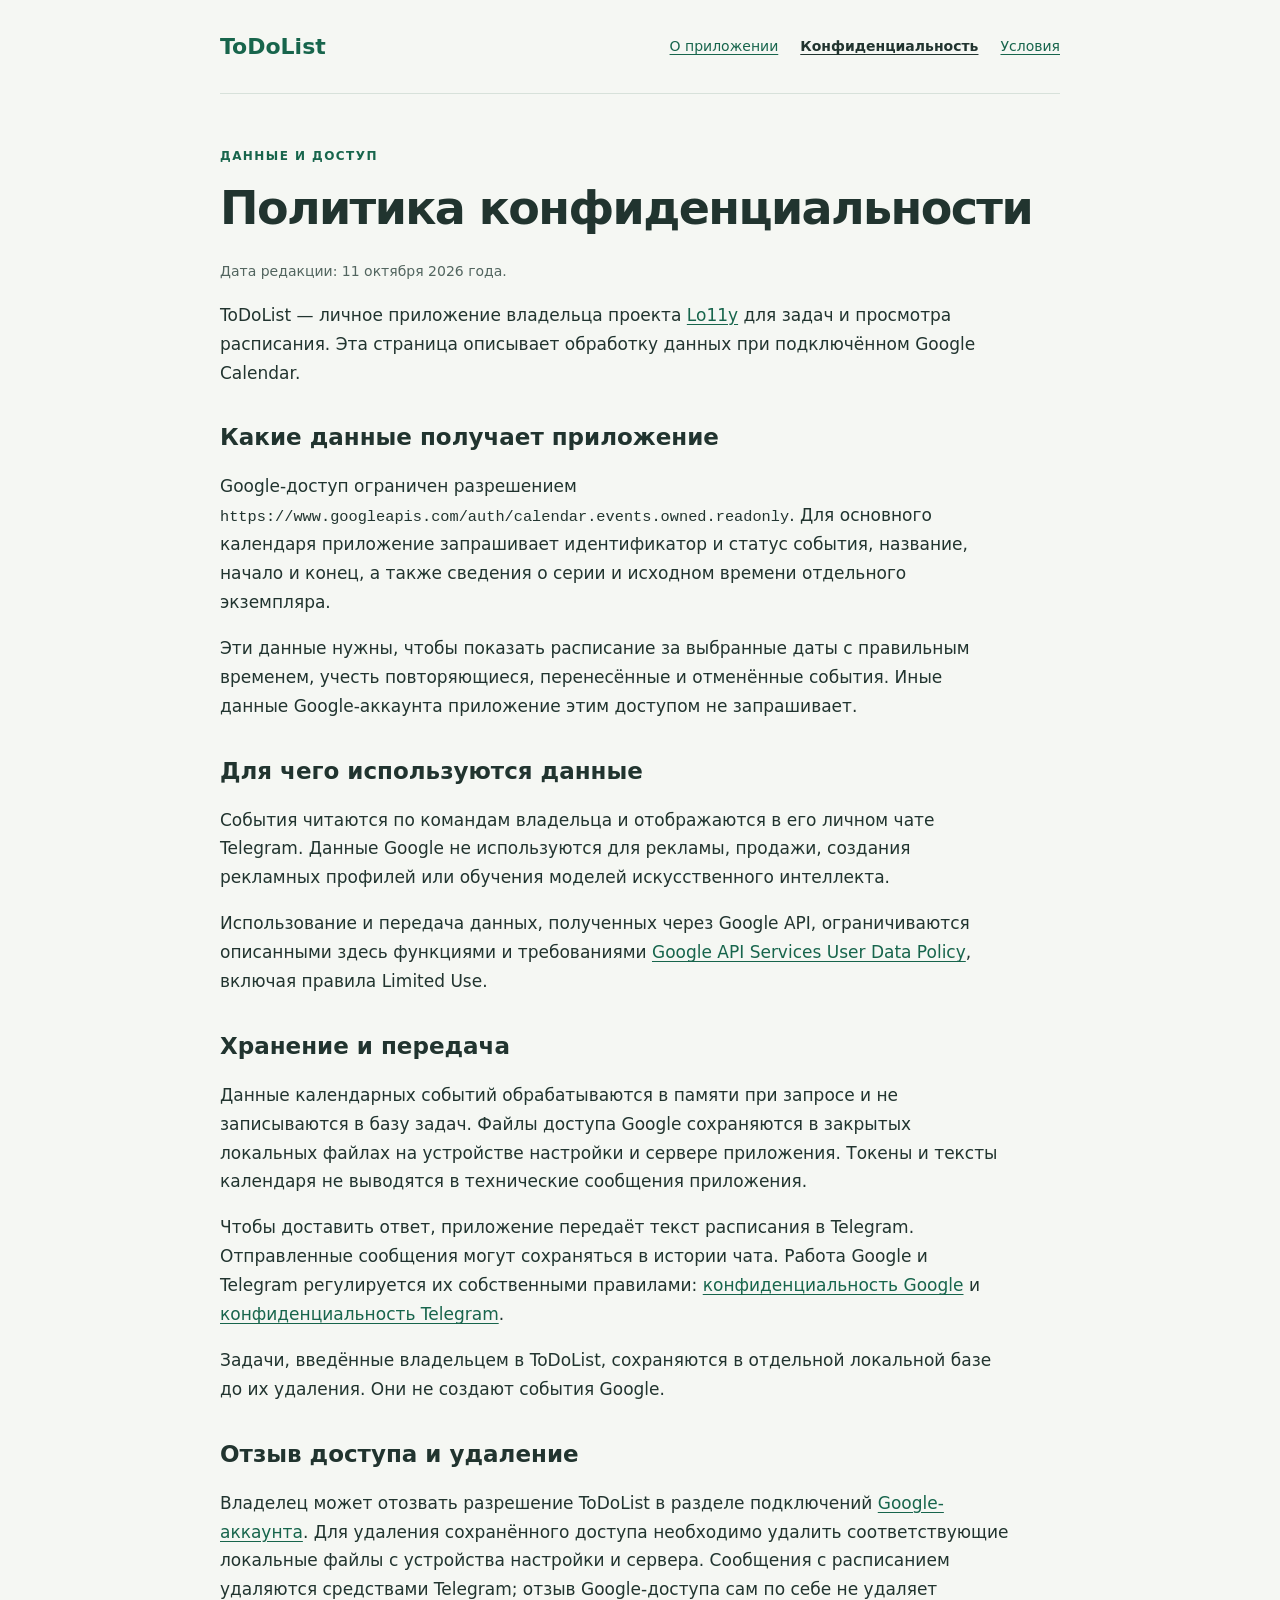
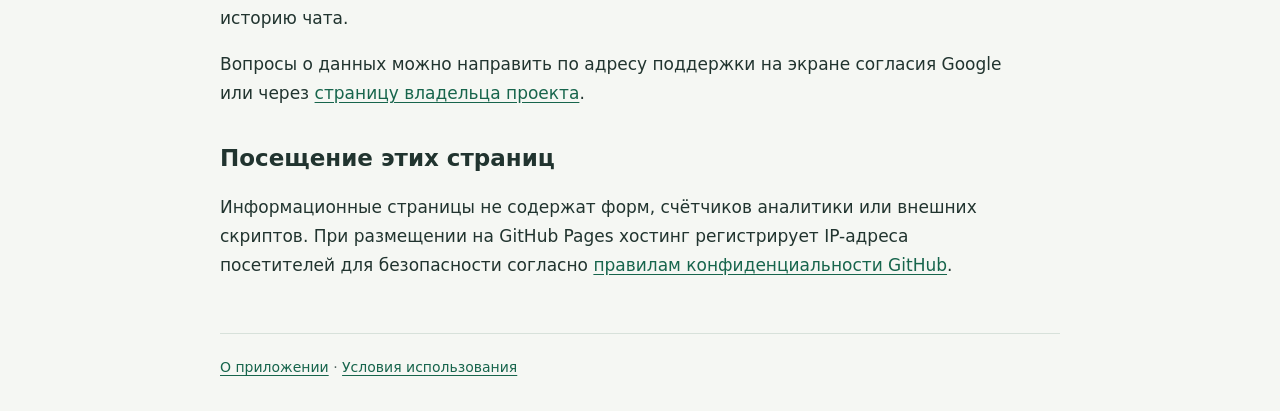
==== privacy.html @ 9a12ab8c "Publish ToDoList information and Google OAuth policy pages" ====
<!doctype html>
<html lang="ru">
<head>
  <meta charset="utf-8">
  <meta name="viewport" content="width=device-width, initial-scale=1">
  <title>Конфиденциальность — ToDoList</title>
  <link rel="stylesheet" href="style.css">
</head>
<body>
  <a class="skip" href="#main">К содержимому</a>
  <header><a class="brand" href="index.html">ToDoList</a><nav aria-label="Страницы"><a href="index.html">О приложении</a><a href="privacy.html" aria-current="page">Конфиденциальность</a><a href="terms.html">Условия</a></nav></header>
  <main id="main">
    <div class="eyebrow">Данные и доступ</div><h1>Политика конфиденциальности</h1><p class="date">Дата редакции: 11 октября 2026 года.</p>
    <p>ToDoList — личное приложение владельца проекта <a href="https://github.com/Lo11y">Lo11y</a> для задач и просмотра расписания. Эта страница описывает обработку данных при подключённом Google Calendar.</p>
    <h2>Какие данные получает приложение</h2><p>Google-доступ ограничен разрешением <code>https://www.googleapis.com/auth/calendar.events.owned.readonly</code>. Для основного календаря приложение запрашивает идентификатор и статус события, название, начало и конец, а также сведения о серии и исходном времени отдельного экземпляра.</p><p>Эти данные нужны, чтобы показать расписание за выбранные даты с правильным временем, учесть повторяющиеся, перенесённые и отменённые события. Иные данные Google-аккаунта приложение этим доступом не запрашивает.</p>
    <h2>Для чего используются данные</h2><p>События читаются по командам владельца и отображаются в его личном чате Telegram. Данные Google не используются для рекламы, продажи, создания рекламных профилей или обучения моделей искусственного интеллекта.</p><p>Использование и передача данных, полученных через Google API, ограничиваются описанными здесь функциями и требованиями <a href="https://developers.google.com/terms/api-services-user-data-policy">Google API Services User Data Policy</a>, включая правила Limited Use.</p>
    <h2>Хранение и передача</h2><p>Данные календарных событий обрабатываются в памяти при запросе и не записываются в базу задач. Файлы доступа Google сохраняются в закрытых локальных файлах на устройстве настройки и сервере приложения. Токены и тексты календаря не выводятся в технические сообщения приложения.</p><p>Чтобы доставить ответ, приложение передаёт текст расписания в Telegram. Отправленные сообщения могут сохраняться в истории чата. Работа Google и Telegram регулируется их собственными правилами: <a href="https://policies.google.com/privacy">конфиденциальность Google</a> и <a href="https://telegram.org/privacy">конфиденциальность Telegram</a>.</p><p>Задачи, введённые владельцем в ToDoList, сохраняются в отдельной локальной базе до их удаления. Они не создают события Google.</p>
    <h2>Отзыв доступа и удаление</h2><p>Владелец может отозвать разрешение ToDoList в разделе подключений <a href="https://myaccount.google.com/connections">Google-аккаунта</a>. Для удаления сохранённого доступа необходимо удалить соответствующие локальные файлы с устройства настройки и сервера. Сообщения с расписанием удаляются средствами Telegram; отзыв Google-доступа сам по себе не удаляет историю чата.</p><p>Вопросы о данных можно направить по адресу поддержки на экране согласия Google или через <a href="https://github.com/Lo11y">страницу владельца проекта</a>.</p>
    <h2>Посещение этих страниц</h2><p>Информационные страницы не содержат форм, счётчиков аналитики или внешних скриптов. При размещении на GitHub Pages хостинг регистрирует IP-адреса посетителей для безопасности согласно <a href="https://docs.github.com/en/site-policy/privacy-policies/github-general-privacy-statement">правилам конфиденциальности GitHub</a>.</p>
  </main>
  <footer><p><a href="index.html">О приложении</a> · <a href="terms.html">Условия использования</a></p></footer>
</body>
</html>
---- style.css ----
:root { color-scheme: light; --ink: #21342f; --muted: #52655f; --accent: #17654c; --line: #d7e1da; }
* { box-sizing: border-box; }
body { margin: 0; background: #f5f7f3; color: var(--ink); font: 17px/1.7 system-ui, sans-serif; }
a { color: var(--accent); text-underline-offset: .2em; }
a:hover { text-decoration-thickness: 2px; }
a:focus-visible { outline: 3px solid #9d6400; outline-offset: 5px; }
.skip { position: absolute; top: -100px; left: 16px; background: white; padding: 8px; }
.skip:focus { top: 8px; }
header, main, footer { width: min(840px, calc(100% - 40px)); margin-inline: auto; }
header { display: flex; align-items: center; justify-content: space-between; gap: 24px; padding-block: 28px; border-bottom: 1px solid var(--line); }
.brand { font-size: 22px; font-weight: 700; text-decoration: none; }
nav { display: flex; flex-wrap: wrap; gap: 12px 22px; font-size: 14px; }
nav [aria-current] { color: var(--ink); font-weight: 700; }
main { padding-block: 52px 36px; }
.eyebrow { color: var(--accent); letter-spacing: .12em; text-transform: uppercase; font-size: 12px; font-weight: 700; }
h1 { font-size: clamp(30px, 5vw, 46px); line-height: 1.2; letter-spacing: -.035em; margin: 14px 0 24px; }
h2 { font-size: 23px; line-height: 1.3; margin-top: 36px; }
p, li { max-width: 73ch; }
.intro { font-size: 21px; color: var(--muted); }
.note { padding: 18px 22px; border-left: 3px solid var(--accent); background: #eaf0e8; margin-block: 28px; }
.note p { margin: 0; }
code { font: .9em ui-monospace, monospace; overflow-wrap: anywhere; }
.date, footer { color: var(--muted); font-size: 14px; }
footer { border-top: 1px solid var(--line); padding-block: 22px 32px; }
footer p { margin: 0; }
@media (max-width: 620px) { header { flex-direction: column; align-items: flex-start; gap: 12px; } main { padding-top: 32px; } .intro { font-size: 19px; } }
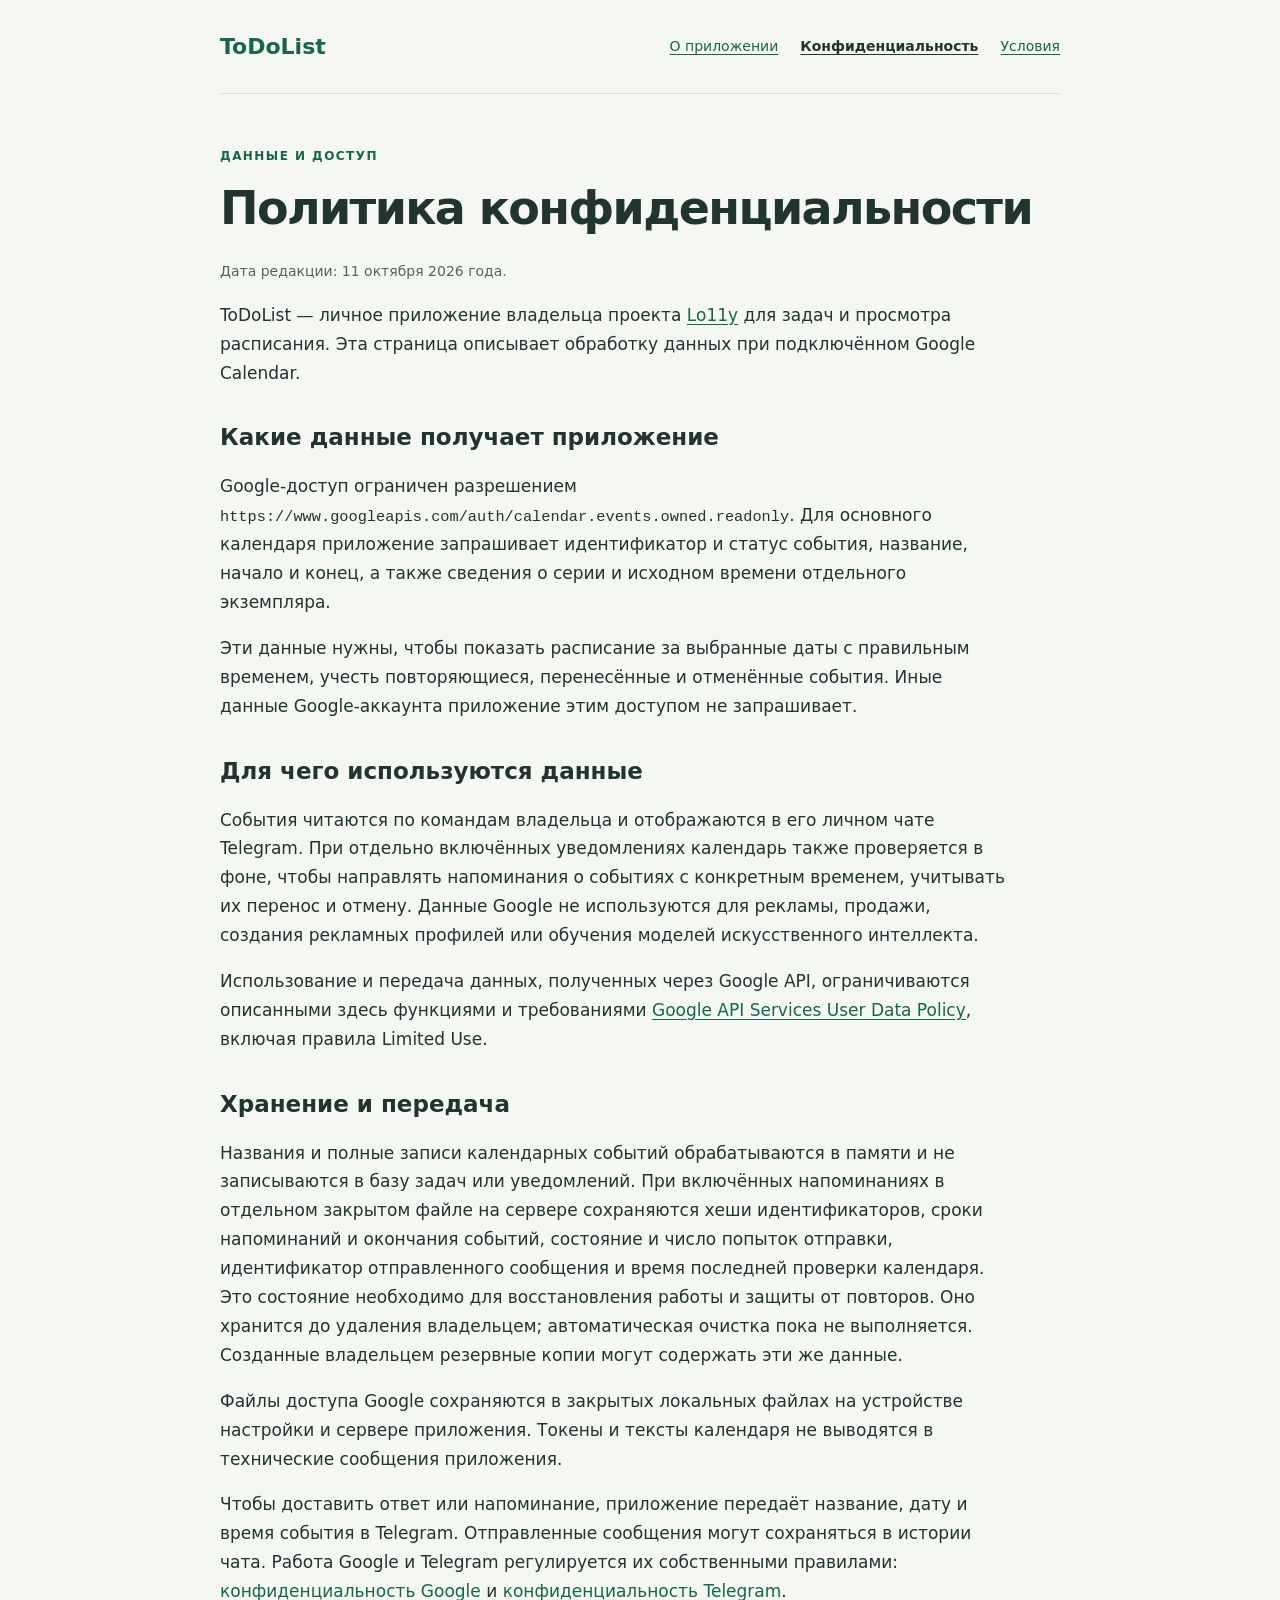
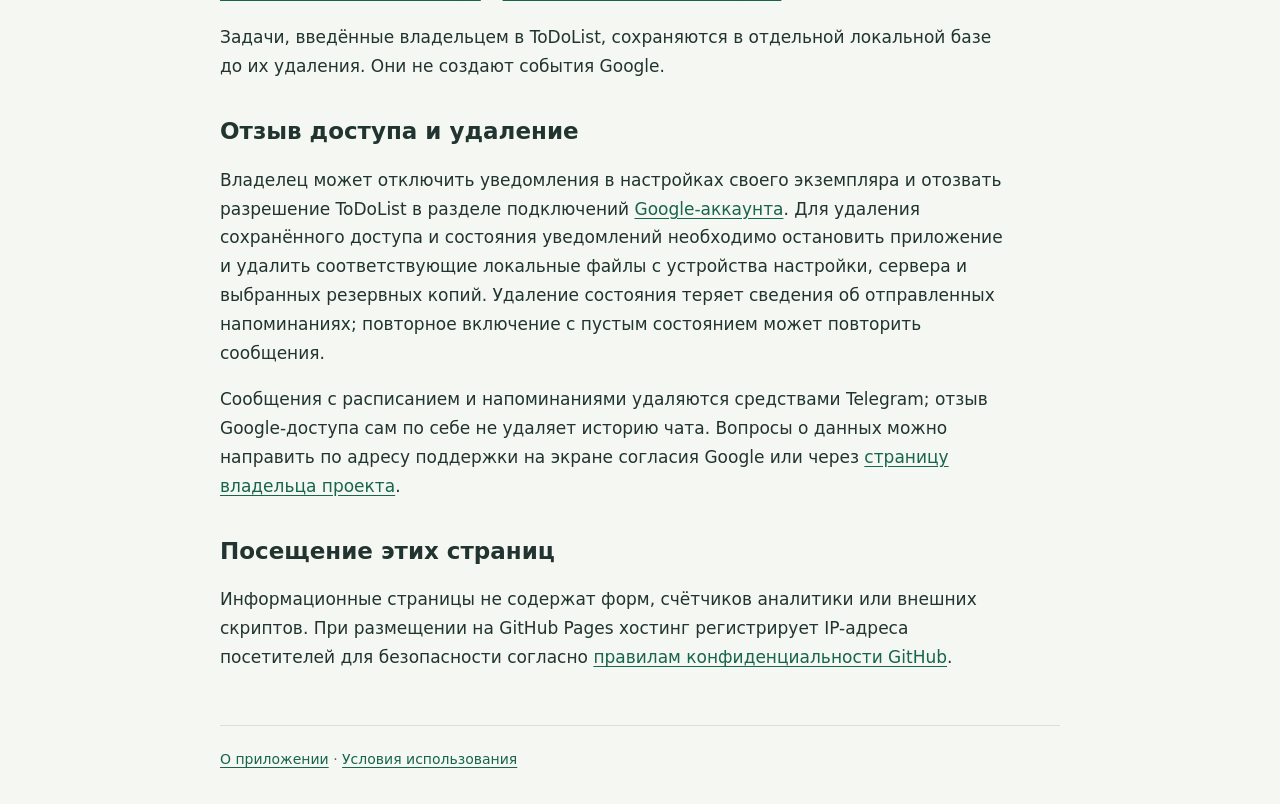
==== commit a11b7876: "Describe optional calendar reminders and delivery state" ====
--- a/privacy.html
+++ b/privacy.html
@@ -13,9 +13,9 @@
     <div class="eyebrow">Данные и доступ</div><h1>Политика конфиденциальности</h1><p class="date">Дата редакции: 11 октября 2026 года.</p>
     <p>ToDoList — личное приложение владельца проекта <a href="https://github.com/Lo11y">Lo11y</a> для задач и просмотра расписания. Эта страница описывает обработку данных при подключённом Google Calendar.</p>
     <h2>Какие данные получает приложение</h2><p>Google-доступ ограничен разрешением <code>https://www.googleapis.com/auth/calendar.events.owned.readonly</code>. Для основного календаря приложение запрашивает идентификатор и статус события, название, начало и конец, а также сведения о серии и исходном времени отдельного экземпляра.</p><p>Эти данные нужны, чтобы показать расписание за выбранные даты с правильным временем, учесть повторяющиеся, перенесённые и отменённые события. Иные данные Google-аккаунта приложение этим доступом не запрашивает.</p>
-    <h2>Для чего используются данные</h2><p>События читаются по командам владельца и отображаются в его личном чате Telegram. Данные Google не используются для рекламы, продажи, создания рекламных профилей или обучения моделей искусственного интеллекта.</p><p>Использование и передача данных, полученных через Google API, ограничиваются описанными здесь функциями и требованиями <a href="https://developers.google.com/terms/api-services-user-data-policy">Google API Services User Data Policy</a>, включая правила Limited Use.</p>
-    <h2>Хранение и передача</h2><p>Данные календарных событий обрабатываются в памяти при запросе и не записываются в базу задач. Файлы доступа Google сохраняются в закрытых локальных файлах на устройстве настройки и сервере приложения. Токены и тексты календаря не выводятся в технические сообщения приложения.</p><p>Чтобы доставить ответ, приложение передаёт текст расписания в Telegram. Отправленные сообщения могут сохраняться в истории чата. Работа Google и Telegram регулируется их собственными правилами: <a href="https://policies.google.com/privacy">конфиденциальность Google</a> и <a href="https://telegram.org/privacy">конфиденциальность Telegram</a>.</p><p>Задачи, введённые владельцем в ToDoList, сохраняются в отдельной локальной базе до их удаления. Они не создают события Google.</p>
-    <h2>Отзыв доступа и удаление</h2><p>Владелец может отозвать разрешение ToDoList в разделе подключений <a href="https://myaccount.google.com/connections">Google-аккаунта</a>. Для удаления сохранённого доступа необходимо удалить соответствующие локальные файлы с устройства настройки и сервера. Сообщения с расписанием удаляются средствами Telegram; отзыв Google-доступа сам по себе не удаляет историю чата.</p><p>Вопросы о данных можно направить по адресу поддержки на экране согласия Google или через <a href="https://github.com/Lo11y">страницу владельца проекта</a>.</p>
+    <h2>Для чего используются данные</h2><p>События читаются по командам владельца и отображаются в его личном чате Telegram. При отдельно включённых уведомлениях календарь также проверяется в фоне, чтобы направлять напоминания о событиях с конкретным временем, учитывать их перенос и отмену. Данные Google не используются для рекламы, продажи, создания рекламных профилей или обучения моделей искусственного интеллекта.</p><p>Использование и передача данных, полученных через Google API, ограничиваются описанными здесь функциями и требованиями <a href="https://developers.google.com/terms/api-services-user-data-policy">Google API Services User Data Policy</a>, включая правила Limited Use.</p>
+    <h2>Хранение и передача</h2><p>Названия и полные записи календарных событий обрабатываются в памяти и не записываются в базу задач или уведомлений. При включённых напоминаниях в отдельном закрытом файле на сервере сохраняются хеши идентификаторов, сроки напоминаний и окончания событий, состояние и число попыток отправки, идентификатор отправленного сообщения и время последней проверки календаря. Это состояние необходимо для восстановления работы и защиты от повторов. Оно хранится до удаления владельцем; автоматическая очистка пока не выполняется. Созданные владельцем резервные копии могут содержать эти же данные.</p><p>Файлы доступа Google сохраняются в закрытых локальных файлах на устройстве настройки и сервере приложения. Токены и тексты календаря не выводятся в технические сообщения приложения.</p><p>Чтобы доставить ответ или напоминание, приложение передаёт название, дату и время события в Telegram. Отправленные сообщения могут сохраняться в истории чата. Работа Google и Telegram регулируется их собственными правилами: <a href="https://policies.google.com/privacy">конфиденциальность Google</a> и <a href="https://telegram.org/privacy">конфиденциальность Telegram</a>.</p><p>Задачи, введённые владельцем в ToDoList, сохраняются в отдельной локальной базе до их удаления. Они не создают события Google.</p>
+    <h2>Отзыв доступа и удаление</h2><p>Владелец может отключить уведомления в настройках своего экземпляра и отозвать разрешение ToDoList в разделе подключений <a href="https://myaccount.google.com/connections">Google-аккаунта</a>. Для удаления сохранённого доступа и состояния уведомлений необходимо остановить приложение и удалить соответствующие локальные файлы с устройства настройки, сервера и выбранных резервных копий. Удаление состояния теряет сведения об отправленных напоминаниях; повторное включение с пустым состоянием может повторить сообщения.</p><p>Сообщения с расписанием и напоминаниями удаляются средствами Telegram; отзыв Google-доступа сам по себе не удаляет историю чата. Вопросы о данных можно направить по адресу поддержки на экране согласия Google или через <a href="https://github.com/Lo11y">страницу владельца проекта</a>.</p>
     <h2>Посещение этих страниц</h2><p>Информационные страницы не содержат форм, счётчиков аналитики или внешних скриптов. При размещении на GitHub Pages хостинг регистрирует IP-адреса посетителей для безопасности согласно <a href="https://docs.github.com/en/site-policy/privacy-policies/github-general-privacy-statement">правилам конфиденциальности GitHub</a>.</p>
   </main>
   <footer><p><a href="index.html">О приложении</a> · <a href="terms.html">Условия использования</a></p></footer>
